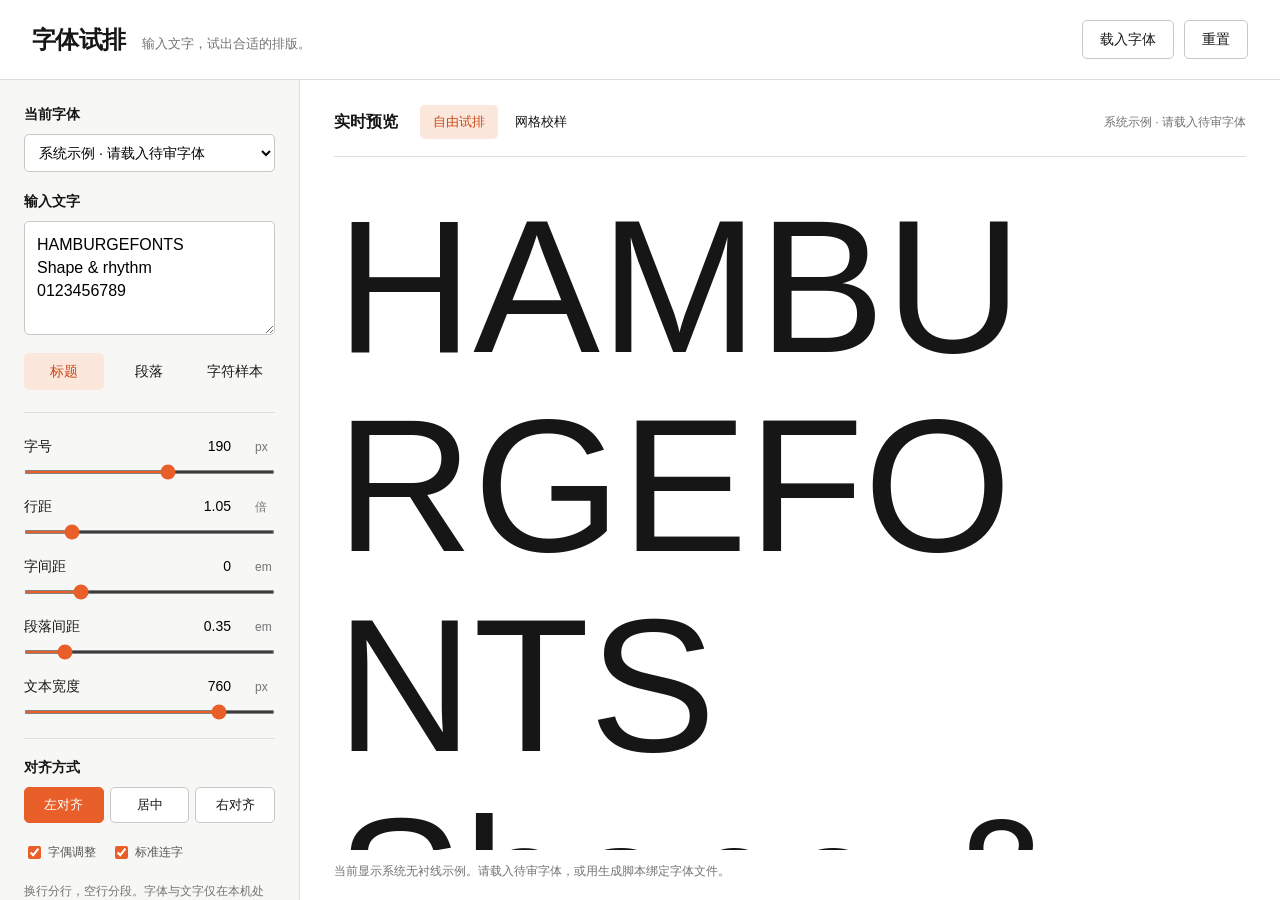
==== skills/hunter-front-design/assets/proof-tool/index.html @ c312281a "Add Hunter Front Design skill and offline font proofing tools" ====
<!doctype html>
<html lang="zh-CN">
<head>
<meta charset="utf-8">
<meta name="viewport" content="width=device-width,initial-scale=1">
<title>字体试排 · 本地字体工具</title>
<style>
:root{--ink:#161616;--muted:#737373;--line:#dededb;--panel:#f7f7f5;--accent:#e95f29;--radius:5px}
*{box-sizing:border-box}body{margin:0;background:#fff;color:var(--ink);font:14px/1.5 -apple-system,BlinkMacSystemFont,"PingFang SC",sans-serif}button,input,textarea,select{font:inherit}button,a,select{touch-action:manipulation}button,.button{cursor:pointer;border:1px solid #c8c8c5;border-radius:var(--radius);background:white;padding:8px 17px;color:var(--ink);text-decoration:none;text-align:center;font-weight:500}button:hover,.button:hover{background:#efefed}button:focus-visible,a:focus-visible,input:focus-visible,textarea:focus-visible,select:focus-visible{outline:3px solid #ed602c70;outline-offset:3px}.primary{background:var(--ink);color:white;border-color:var(--ink)}.primary:hover{background:#333}.header{height:80px;display:flex;align-items:center;justify-content:space-between;padding:0 32px;border-bottom:1px solid var(--line);gap:20px}.brand{display:flex;align-items:baseline;gap:17px}.brand h1{font-size:24px;letter-spacing:-.03em;margin:0}.brand span{color:var(--muted);font-size:13px}.actions{display:flex;gap:10px}.layout{display:grid;grid-template-columns:300px minmax(0,1fr);min-height:calc(100vh - 80px)}.sidebar{padding:24px;background:var(--panel);border-right:1px solid var(--line)}.field-label{font-weight:600;display:block;margin-bottom:9px}.font-choice{width:100%;border:1px solid #c7c7c4;border-radius:var(--radius);background:white;padding:9px 10px;margin-bottom:19px}.entry{width:100%;height:114px;min-height:70px;resize:vertical;border:1px solid #c7c7c4;border-radius:var(--radius);padding:11px 12px;font-size:16px;line-height:1.45;background:white}.presets{display:flex;gap:5px;margin:12px 0 22px}.presets button{flex:1;border-color:transparent;padding:7px 4px;background:transparent}.presets button[aria-pressed=true]{background:#fce7dc;color:#ca4816}.controls{border-top:1px solid var(--line);padding-top:20px}.control{margin-bottom:19px}.control-head{display:flex;align-items:center;justify-content:space-between;gap:10px;margin-bottom:10px}.control-head label{font-weight:500}.number-wrap{display:flex;align-items:center;gap:4px;font-variant-numeric:tabular-nums}.number-wrap input{width:62px;padding:2px 4px;text-align:right;border:1px solid transparent;background:transparent;border-radius:3px;font-variant-numeric:tabular-nums}.number-wrap input:hover,.number-wrap input:focus{border-color:#c7c7c4;background:#fff}.number-wrap span{font-size:12px;color:var(--muted);min-width:20px}.range{display:block;width:100%;height:4px;margin:0;accent-color:var(--accent);cursor:pointer}.alignment{border-top:1px solid var(--line);padding-top:18px;margin-top:24px}.alignment .buttons{display:flex;gap:6px}.alignment button{flex:1;font-size:13px;padding:7px 5px}.alignment button[aria-pressed=true]{background:var(--accent);border-color:var(--accent);color:white}.features{display:flex;flex-wrap:wrap;gap:8px 15px;margin-top:20px;color:#555;font-size:12px}.features label{display:flex;align-items:center;gap:4px}.features input{accent-color:var(--accent)}.privacy{font-size:12px;color:var(--muted);margin:20px 0 0}.main{padding:25px 34px 40px;min-width:0;display:flex;flex-direction:column}.preview-top{display:flex;justify-content:space-between;align-items:center;gap:16px;padding-bottom:17px;border-bottom:1px solid var(--line)}.preview-top h2{font-size:16px;margin:0;font-weight:600}.preview-top span{font-size:12px;color:var(--muted);overflow:hidden;text-overflow:ellipsis;white-space:nowrap}.canvas{padding-top:30px;min-height:570px;flex:1;overflow:auto}.typeset{font-family:sans-serif;font-weight:400;font-synthesis:none;font-kerning:normal;overflow-wrap:anywhere;max-width:100%;padding:0 2px;box-sizing:border-box}.typeset p{margin:0;white-space:pre-wrap;min-height:1em}.typeset p+p{margin-top:var(--paragraph)}.empty{font:16px/1.7 -apple-system,BlinkMacSystemFont,sans-serif;color:#aaa}.status{font-size:12px;color:var(--muted);margin-top:26px;max-width:760px}.status.error{color:#ad3116}#font-file{display:none}
@media(max-width:850px){.header{padding:16px 20px;height:auto;min-height:80px;align-items:flex-start;flex-wrap:wrap}.brand span{display:none}.actions{gap:7px}.actions button,.actions a{padding:7px 12px;font-size:13px}.layout{grid-template-columns:260px minmax(0,1fr)}.sidebar{padding:20px}.main{padding:22px}.canvas{min-height:480px}}
@media(max-width:620px){.header{gap:12px}.brand h1{font-size:21px}.layout{display:flex;flex-direction:column}.sidebar{border-right:0;border-bottom:1px solid var(--line);display:grid;grid-template-columns:1fr 1fr;gap:0 20px}.input-section,.controls,.alignment,.features,.privacy{grid-column:1/-1}.input-section{display:grid;grid-template-columns:1fr 1fr;gap:0 14px}.input-section .font-label,.font-choice{grid-column:1/-1}.entry,.presets{grid-column:1/-1}.controls{display:grid;grid-template-columns:1fr 1fr;column-gap:24px}.control:last-child{grid-column:1/-1}.alignment{margin-top:4px}.privacy{margin-top:12px}.main{padding:22px 20px}.canvas{min-height:360px;padding-top:22px}.status{line-height:1.7}}
@media(prefers-reduced-motion:reduce){*{scroll-behavior:auto}}
</style>
<link rel="stylesheet" href="./grid.css">
</head>
<body>
<header class="header"><div class="brand"><h1>字体试排</h1><span>输入文字，试出合适的排版。</span></div><div class="actions"><button id="import-button" type="button">载入字体</button><button id="reset" type="button">重置</button><a id="download" class="button primary" hidden>下载字体</a></div></header>
<input id="font-file" type="file" accept=".ttf,.otf,.woff,.woff2" aria-label="载入本地字体">
<div class="layout">
<aside class="sidebar" aria-label="排版设置">
<div class="input-section"><label class="field-label font-label" for="font-select">当前字体</label><select id="font-select" class="font-choice"></select><label class="field-label" for="text-input">输入文字</label><textarea id="text-input" class="entry" spellcheck="false" aria-describedby="paragraph-help">HAMBURGEFONTS
Shape & rhythm
0123456789</textarea><div class="presets" aria-label="示例文字"><button type="button" data-preset="title" aria-pressed="true">标题</button><button type="button" data-preset="paragraph" aria-pressed="false">段落</button><button type="button" data-preset="characters" aria-pressed="false">字符样本</button></div></div>
<p class="grid-hint" id="grid-hint" hidden>字号控制校样放大。行距、字间距与段落设置在「自由试排」中调整。</p>
<div class="controls" id="controls"></div>
<div class="alignment"><span class="field-label">对齐方式</span><div class="buttons" role="group" aria-label="对齐方式"><button type="button" data-align="left" aria-pressed="true">左对齐</button><button type="button" data-align="center" aria-pressed="false">居中</button><button type="button" data-align="right" aria-pressed="false">右对齐</button></div></div>
<div class="features"><label><input type="checkbox" id="kerning" checked>字偶调整</label><label><input type="checkbox" id="ligatures" checked>标准连字</label></div>
<p class="privacy" id="paragraph-help">换行分行，空行分段。字体与文字仅在本机处理。</p>
</aside>
<main class="main"><div class="preview-top"><div class="preview-heading"><h2>实时预览</h2><div class="view-buttons" role="group" aria-label="预览模式"><button type="button" data-view="typeset" aria-pressed="true">自由试排</button><button type="button" data-view="grid" aria-pressed="false">网格校样</button></div></div><span id="font-name">等待载入字体</span></div>
<section class="grid-settings" id="grid-settings" aria-label="网格设置" hidden>
<div class="grid-fields" id="grid-fields"></div>
<div class="grid-options"><label><input type="checkbox" id="grid-visible" checked>显示网格</label><label><input type="checkbox" id="guides-visible" checked>参考线</label><label><input type="checkbox" id="bounds-visible" checked>字框与边距</label></div>
<div class="grid-legend"><span class="baseline-key">基线</span><span>字高参考线</span><span class="bounds-key">字面框 / 占位边界</span></div>
<p class="grid-note" id="grid-source"></p>
<p class="grid-note">网格以字原点对齐，每 4 格一条主线。所有字保持同一比例，字宽与边距为浏览器实测值。按输入顺序去重、跳过空白，单字不应用字偶或连字。</p>
</section>
<div class="canvas" id="canvas"><div class="typeset" id="preview" aria-label="文字排版预览"></div><div class="glyph-board" id="glyph-board" aria-label="逐字网格校样" hidden></div></div><p id="status" class="status" role="status">正在载入字体…</p></main>
</div>
<script src="./font-config.js"></script>
<script>
'use strict';
const config = window.FONT_PROOF_CONFIG;
const $=s=>document.querySelector(s);
const mobile=window.innerWidth<621;
const defaults={size:mobile?72:190,line:1.05,tracking:0,paragraph:.35,width:mobile?330:760};
const state={...defaults,align:'left'};
const controlSpecs=[['size','字号',12,320,1,'px'],['line','行距',.75,2.5,.05,'倍'],['tracking','字间距',-.08,.3,.005,'em'],['paragraph','段落间距',0,2.5,.05,'em'],['width','文本宽度',220,1600,1,'px']];
const fonts=new Map([['sans-serif',{label:'系统示例 · 请载入待审字体',loaded:true,note:'当前显示系统无衬线示例。请载入待审字体，或用生成脚本绑定字体文件。'}]]);
if(config)fonts.set('ProofFont',{...config,label:config.family+' / '+config.style+' · '+config.version,url:'./'+config.file+'?v='+config.sha256.slice(0,12),coverage:new Set(config.codepoints),loaded:false,note:'当前项目字体。未覆盖的文字可能使用系统回退；字偶与连字开关仅调用字体已有特性。'});
for(const [family,font]of fonts)$('#font-select').add(new Option(font.label,family));
$('#font-select').value=config?'ProofFont':'sans-serif';
const presets={title:'HAMBURGEFONTS\nShape & rhythm\n0123456789',paragraph:'Good type gives words a voice.\nA strong headline sets the tone.\n\nShape, rhythm and space work together. Every letter carries weight; every pause creates room to read.\n\nMake room for bold ideas.',characters:'ABCDEFGHIJKLMNOPQRSTUVWXYZ\nabcdefghijklmnopqrstuvwxyz\n0123456789\n\n!? . , : ; “ ” ‘ ’ ( ) [ ] { }\n@ # & % + − × ÷ = / \\ _\n$ € £ ¥ © ® ™ ° … —\n\nÀ Á Â Ã Ä Å Æ Ç È É Ê Ë\nÌ Í Î Ï Ð Ñ Ò Ó Ô Õ Ö Ø\nÙ Ú Û Ü Ý Þ ß æ œ'};
let importSequence=0;
for(const [key,label,min,max,step,unit] of controlSpecs){
  const control=document.createElement('div');control.className='control';
  control.innerHTML=`<div class="control-head"><label for="${key}-range">${label}</label><div class="number-wrap"><input id="${key}-number" type="number" min="${min}" max="${max}" step="${step}" aria-label="${label}数值"><span>${unit}</span></div></div><input class="range" id="${key}-range" type="range" min="${min}" max="${max}" step="${step}" aria-label="${label}">`;
  $('#controls').append(control);
  for(const suffix of ['range','number']){
    const input=$(`#${key}-${suffix}`);input.value=state[key];
    input.addEventListener('input',()=>{if(input.value==='')return;const v=Number(input.value);if(!Number.isFinite(v))return;state[key]=Math.min(Number(input.max),Math.max(min,v));syncControl(key,input);applyStyle();});
    input.addEventListener('change',()=>syncControl(key));
  }
}
function syncControl(key,source){for(const suffix of ['range','number']){const el=$(`#${key}-${suffix}`);if(el!==source)el.value=Number(state[key].toFixed(3));}}
function applyStyle(){const p=$('#preview');p.style.fontSize=state.size+'px';p.style.lineHeight=state.line;p.style.letterSpacing=state.tracking+'em';p.style.setProperty('--paragraph',state.paragraph+'em');p.style.width=state.width+'px';p.style.textAlign=state.align;p.style.fontKerning=$('#kerning').checked?'normal':'none';p.style.fontVariantLigatures=$('#ligatures').checked?'normal':'none';window.fontGrid?.requestRender();}
function updateText(){
  const text=$('#text-input').value.replace(/\r\n?/g,'\n');const preview=$('#preview');preview.replaceChildren();window.fontGrid?.requestRender();
  if(!text){const span=document.createElement('span');span.className='empty';span.textContent='在左侧输入文字，实时查看排版。';preview.append(span);return;}
  for(const paragraph of text.split(/\n[\t ]*\n/)){const p=document.createElement('p');p.textContent=paragraph||'\u200b';preview.append(p);}
}
function status(text,error=false){$('#status').textContent=text;$('#status').classList.toggle('error',error);}
function selectFont(){const key=$('#font-select').value;const f=fonts.get(key);$('#preview').style.fontFamily=`"${key}", sans-serif`;$('#preview').style.visibility=f.loaded?'visible':'hidden';$('#font-name').textContent=f.label;$('#download').hidden=!f.url||!f.loaded;if(f.url){$('#download').href=f.url;$('#download').download=f.filename;}status(f.loaded?f.note:'正在载入项目字体…');window.fontGrid?.setFont();}
$('#text-input').addEventListener('input',()=>{updateText();document.querySelectorAll('[data-preset]').forEach(b=>b.setAttribute('aria-pressed','false'));});
document.querySelectorAll('[data-preset]').forEach(button=>button.addEventListener('click',()=>{const key=button.dataset.preset;$('#text-input').value=presets[key];if(!document.body.classList.contains('grid-mode'))state.size=key==='title'?defaults.size:key==='paragraph'?(mobile?36:56):(mobile?28:64);syncControl('size');document.querySelectorAll('[data-preset]').forEach(b=>b.setAttribute('aria-pressed',String(b===button)));applyStyle();updateText();}));
document.querySelectorAll('[data-align]').forEach(button=>button.addEventListener('click',()=>{state.align=button.dataset.align;document.querySelectorAll('[data-align]').forEach(b=>b.setAttribute('aria-pressed',String(b===button)));applyStyle();}));
for(const id of ['kerning','ligatures'])$('#'+id).addEventListener('change',applyStyle);
$('#reset').addEventListener('click',()=>{Object.assign(state,defaults,{align:'left',width:Math.min(defaults.width,Number($('#width-range').max))});for(const [key]of controlSpecs)syncControl(key);$('#text-input').value=presets.title;$('#kerning').checked=true;$('#ligatures').checked=true;document.querySelectorAll('[data-align]').forEach(b=>b.setAttribute('aria-pressed',String(b.dataset.align==='left')));document.querySelectorAll('[data-preset]').forEach(b=>b.setAttribute('aria-pressed',String(b.dataset.preset==='title')));window.fontGrid?.reset();applyStyle();updateText();});
$('#font-select').addEventListener('change',selectFont);
$('#import-button').addEventListener('click',()=>$('#font-file').click());
$('#font-file').addEventListener('change',async event=>{
  const file=event.target.files[0];event.target.value='';if(!file)return;const seq=++importSequence;
  if(!/\.(ttf|otf|woff2?)$/i.test(file.name)){status('请选择 TTF、OTF、WOFF 或 WOFF2 字体文件。',true);return;}
  status('正在载入 '+file.name+'…');
  try{
    const family='LocalFont'+seq;const face=new FontFace(family,await file.arrayBuffer());await face.load();if(seq!==importSequence)return;
    document.fonts.add(face);const url=URL.createObjectURL(file);
    fonts.set(family,{label:file.name,url,filename:file.name,loaded:true,note:'本地字体：'+file.name+'。缺字时浏览器会使用系统字体；仅支持字体内已有的字偶调整和连字。'});
    $('#font-select').add(new Option(file.name,family));$('#font-select').value=family;selectFont();
  }catch{if(seq===importSequence)status('无法载入这个字体文件，当前字体已保留。请检查文件是否完整。',true);}
});
new ResizeObserver(entries=>{const available=Math.max(220,Math.floor(entries[0].contentRect.width));for(const suffix of ['range','number'])$('#width-'+suffix).max=available;state.width=Math.min(state.width,available);syncControl('width');applyStyle();}).observe($('#canvas'));
window.addEventListener('pagehide',()=>{for(const f of fonts.values())if(f.url.startsWith('blob:'))URL.revokeObjectURL(f.url);});
applyStyle();updateText();
selectFont();
if(config){
  const font=fonts.get('ProofFont');const face=new FontFace('ProofFont',`url("${font.url}")`);document.fonts.add(face);
  face.load().then(()=>{font.loaded=true;if($('#font-select').value==='ProofFont')selectFont();}).catch(()=>{
    document.fonts.delete(face);if($('#font-select').value==='ProofFont'){$('#font-select').value='sans-serif';selectFont();status('项目字体加载失败。请保留 fonts 文件夹，或用“载入字体”选择文件。',true);}
  });
}
</script>
<script src="./grid.js"></script>
</body>
</html>
---- skills/hunter-front-design/assets/proof-tool/grid.css ----
[hidden]{display:none!important}
.preview-heading{display:flex;align-items:center;gap:22px;flex-wrap:wrap}
.view-buttons{display:flex;gap:4px}
.view-buttons button{font-size:13px;padding:6px 12px;border-color:transparent;background:transparent}
.view-buttons button[aria-pressed=true]{color:#ca4816;background:#fce7dc}
.grid-settings{padding:18px 0 16px;border-bottom:1px solid var(--line)}
.grid-fields{display:flex;flex-wrap:wrap;gap:12px 20px;align-items:end}
.grid-fields label{display:grid;gap:5px;font-size:12px;color:#555}
.grid-fields input{width:82px;padding:6px 8px;border:1px solid #c7c7c4;border-radius:var(--radius);background:white;font-variant-numeric:tabular-nums}
.grid-fields button{font-size:12px;padding:7px 12px}
.grid-options{display:flex;flex-wrap:wrap;gap:10px 18px;margin-top:14px;font-size:12px;color:#555}
.grid-options label{display:flex;align-items:center;gap:5px}
.grid-options input{accent-color:var(--accent)}
.grid-legend{display:flex;flex-wrap:wrap;gap:7px 18px;font-size:12px;color:#626b73;margin:13px 0 0}
.grid-legend span:before{content:'';display:inline-block;width:17px;margin-right:5px;vertical-align:middle;border-top:1px solid #5584a4}
.grid-legend .baseline-key:before{border-color:#dc6334}
.grid-legend .bounds-key:before{border-top-style:dashed;border-color:#87919b}
.grid-note{font-size:12px;color:var(--muted);line-height:1.7;margin:12px 0 0;max-width:880px}
.grid-hint{margin:0 0 18px;color:#8c481d;font-size:12px}
body.grid-mode .control:has(input:disabled),body.grid-mode .alignment,body.grid-mode .features{opacity:.45}
button:disabled,input:disabled{cursor:default}
.glyph-board{display:flex;flex-wrap:wrap;align-content:flex-start;align-items:flex-start;gap:20px 16px}
.glyph-cell{margin:0;flex:none}
.glyph-label{display:flex;align-items:baseline;justify-content:space-between;gap:8px;margin-bottom:8px;font-size:14px;font-weight:600;min-width:0}
.glyph-label span{font-size:11px;color:#858585;font-weight:400;font-variant-numeric:tabular-nums}
.glyph-cell svg{display:block;background:#fcfcfb;overflow:visible}
.glyph-metrics{font-size:11px;line-height:1.65;font-variant-numeric:tabular-nums;color:#626b73;margin-top:7px;white-space:nowrap}
.glyph-missing{font-size:12px;color:#a44e29;line-height:1.6;padding:16px 0}
.glyph-text{font-synthesis:none;font-kerning:none;font-variant-ligatures:none;fill:#161616}
.grid-layer{pointer-events:none}
.grid-guides line,.grid-bounds line,.grid-bounds rect{vector-effect:non-scaling-stroke;fill:none;stroke-width:1}
.grid-guides line{stroke:#5584a4;stroke-dasharray:4 3;opacity:.65}
.grid-guides .baseline{stroke:#dc6334;stroke-dasharray:none;opacity:.9}
.grid-bounds line{stroke:#87919b;stroke-dasharray:2 3;opacity:.75}
.grid-bounds rect{stroke:#87919b;stroke-dasharray:3 3;opacity:.5}
.hide-grid .grid-layer,.hide-guides .grid-guides,.hide-bounds .grid-bounds{display:none}
@media(min-width:621px){
  body{height:100dvh;overflow:hidden;display:grid;grid-template-rows:auto minmax(0,1fr)}
  .layout{min-height:0;overflow:hidden}
  .sidebar{min-height:0;overflow:auto;overscroll-behavior:contain}
  .main{min-height:0;overflow:hidden;padding-bottom:20px}
  .preview-top,.grid-settings{flex-shrink:0}
  .grid-settings{max-height:35dvh;overflow:auto}
  .canvas{min-height:0;overscroll-behavior:contain;scrollbar-gutter:stable}
  .status{margin:12px 0 0;flex-shrink:0}
}
@media(max-width:850px){.preview-top{align-items:flex-start;flex-wrap:wrap}.preview-heading{gap:10px}.grid-fields{gap:10px 14px}}
@media(max-width:620px){.grid-hint{grid-column:1/-1}.grid-fields{display:grid;grid-template-columns:repeat(3,minmax(0,1fr))}.grid-fields input{width:100%}.grid-fields button{grid-column:1/-1;justify-self:start}.glyph-board{gap:18px 10px}.grid-options{gap:10px}.preview-heading{width:100%;justify-content:space-between}.view-buttons button{padding:6px 9px}}
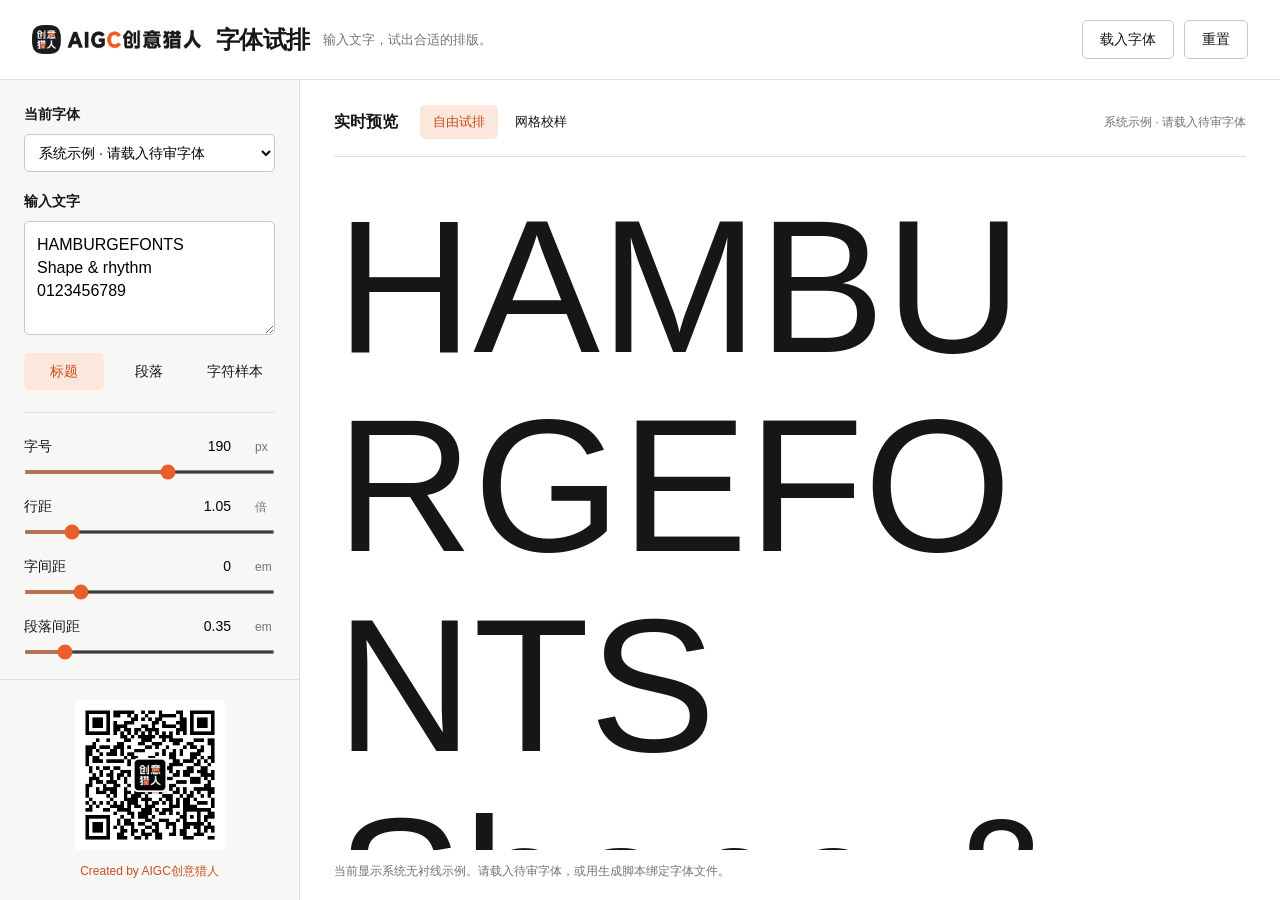
==== commit b3882246: "Add QR code and single-line creator credit to font proof tool" ====
--- a/skills/hunter-front-design/assets/proof-tool/index.html
+++ b/skills/hunter-front-design/assets/proof-tool/index.html
@@ -12,6 +12,7 @@
 @media(prefers-reduced-motion:reduce){*{scroll-behavior:auto}}
 </style>
 <link rel="stylesheet" href="./grid.css">
+<link rel="stylesheet" href="./brand.css">
 </head>
 <body>
 <header class="header"><div class="brand"><h1>字体试排</h1><span>输入文字，试出合适的排版。</span></div><div class="actions"><button id="import-button" type="button">载入字体</button><button id="reset" type="button">重置</button><a id="download" class="button primary" hidden>下载字体</a></div></header>
@@ -90,7 +91,7 @@
   }catch{if(seq===importSequence)status('无法载入这个字体文件，当前字体已保留。请检查文件是否完整。',true);}
 });
 new ResizeObserver(entries=>{const available=Math.max(220,Math.floor(entries[0].contentRect.width));for(const suffix of ['range','number'])$('#width-'+suffix).max=available;state.width=Math.min(state.width,available);syncControl('width');applyStyle();}).observe($('#canvas'));
-window.addEventListener('pagehide',()=>{for(const f of fonts.values())if(f.url.startsWith('blob:'))URL.revokeObjectURL(f.url);});
+window.addEventListener('pagehide',()=>{for(const f of fonts.values())if(f.url?.startsWith('blob:'))URL.revokeObjectURL(f.url);});
 applyStyle();updateText();
 selectFont();
 if(config){
@@ -101,5 +102,6 @@
 }
 </script>
 <script src="./grid.js"></script>
+<script src="./brand.js"></script>
 </body>
 </html>
--- a/skills/hunter-front-design/assets/proof-tool/brand.css
+++ b/skills/hunter-front-design/assets/proof-tool/brand.css
@@ -0,0 +1,10 @@
+.header .brand{align-items:center;gap:14px}
+.hunter-brand-logo{display:block;width:170px;height:auto;flex-shrink:0;object-fit:contain}
+.sidebar.with-attribution{display:flex;flex-direction:column;overflow:hidden;padding:0}
+.proof-controls{flex:1;min-height:0;overflow:auto;overscroll-behavior:contain;padding:24px}
+.proof-attribution{flex:none;padding:20px 24px;border-top:1px solid var(--line);background:var(--panel);text-align:center}
+.proof-qr{display:block;width:150px;height:150px;margin:auto;background:#fff}
+.proof-credit{margin:12px 0 0;color:#c74e20;font-size:12px;line-height:1.5}
+@media(max-width:850px){.proof-controls{padding:20px}}
+@media(max-width:700px){.header{padding-left:12px;padding-right:12px;gap:8px}.header .brand{gap:0;min-width:0}.header .brand h1,.header .brand span{display:none}.hunter-brand-logo{width:90px}.header .actions{gap:6px}.header .actions button,.header .actions a{font-size:11px;padding:8px}}
+@media(max-width:620px){.sidebar.with-attribution{gap:0}.proof-controls{flex:none;overflow:visible}.proof-attribution{order:-1;border-top:0;border-bottom:1px solid var(--line)}}
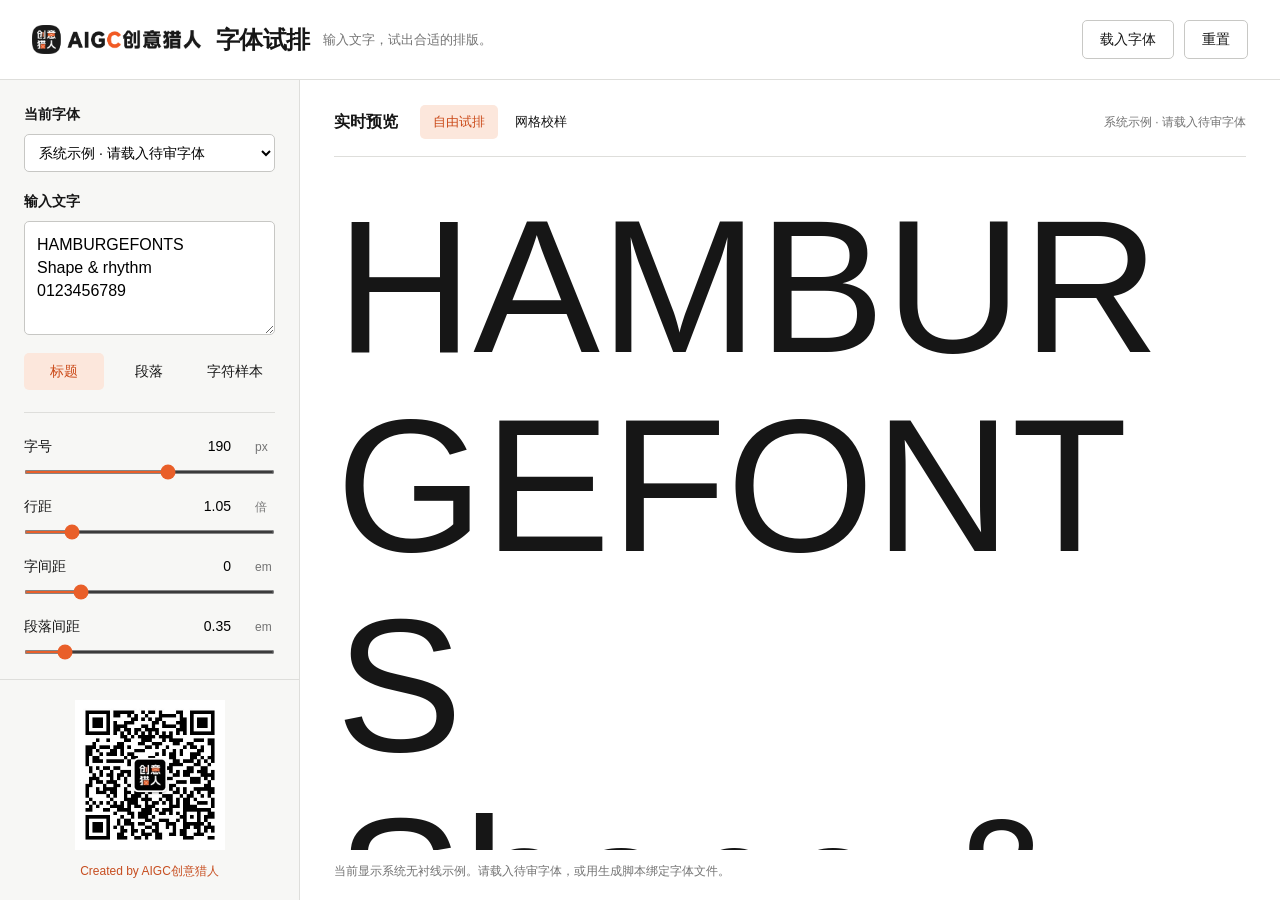
==== commit 603ab2d2: "Sync font spacing review and current proof tooling Make glyph-specific spacing review part of the de" ====
--- a/skills/hunter-front-design/assets/proof-tool/index.html
+++ b/skills/hunter-front-design/assets/proof-tool/index.html
@@ -44,8 +44,9 @@
 const config = window.FONT_PROOF_CONFIG;
 const $=s=>document.querySelector(s);
 const mobile=window.innerWidth<621;
-const defaults={size:mobile?72:190,line:1.05,tracking:0,paragraph:.35,width:mobile?330:760};
+const defaults={size:mobile?72:190,line:1.05,tracking:0,paragraph:.35,width:Math.max(220,Math.floor($('#canvas').clientWidth))};
 const state={...defaults,align:'left'};
+let requestedWidth=null;
 const controlSpecs=[['size','字号',12,320,1,'px'],['line','行距',.75,2.5,.05,'倍'],['tracking','字间距',-.08,.3,.005,'em'],['paragraph','段落间距',0,2.5,.05,'em'],['width','文本宽度',220,1600,1,'px']];
 const fonts=new Map([['sans-serif',{label:'系统示例 · 请载入待审字体',loaded:true,note:'当前显示系统无衬线示例。请载入待审字体，或用生成脚本绑定字体文件。'}]]);
 if(config)fonts.set('ProofFont',{...config,label:config.family+' / '+config.style+' · '+config.version,url:'./'+config.file+'?v='+config.sha256.slice(0,12),coverage:new Set(config.codepoints),loaded:false,note:'当前项目字体。未覆盖的文字可能使用系统回退；字偶与连字开关仅调用字体已有特性。'});
@@ -59,7 +60,7 @@
   $('#controls').append(control);
   for(const suffix of ['range','number']){
     const input=$(`#${key}-${suffix}`);input.value=state[key];
-    input.addEventListener('input',()=>{if(input.value==='')return;const v=Number(input.value);if(!Number.isFinite(v))return;state[key]=Math.min(Number(input.max),Math.max(min,v));syncControl(key,input);applyStyle();});
+    input.addEventListener('input',()=>{if(input.value==='')return;const v=Number(input.value);if(!Number.isFinite(v))return;state[key]=Math.min(Number(input.max),Math.max(min,v));if(key==='width')requestedWidth=state.width===Number(input.max)?null:state.width;syncControl(key,input);applyStyle();});
     input.addEventListener('change',()=>syncControl(key));
   }
 }
@@ -76,7 +77,7 @@
 document.querySelectorAll('[data-preset]').forEach(button=>button.addEventListener('click',()=>{const key=button.dataset.preset;$('#text-input').value=presets[key];if(!document.body.classList.contains('grid-mode'))state.size=key==='title'?defaults.size:key==='paragraph'?(mobile?36:56):(mobile?28:64);syncControl('size');document.querySelectorAll('[data-preset]').forEach(b=>b.setAttribute('aria-pressed',String(b===button)));applyStyle();updateText();}));
 document.querySelectorAll('[data-align]').forEach(button=>button.addEventListener('click',()=>{state.align=button.dataset.align;document.querySelectorAll('[data-align]').forEach(b=>b.setAttribute('aria-pressed',String(b===button)));applyStyle();}));
 for(const id of ['kerning','ligatures'])$('#'+id).addEventListener('change',applyStyle);
-$('#reset').addEventListener('click',()=>{Object.assign(state,defaults,{align:'left',width:Math.min(defaults.width,Number($('#width-range').max))});for(const [key]of controlSpecs)syncControl(key);$('#text-input').value=presets.title;$('#kerning').checked=true;$('#ligatures').checked=true;document.querySelectorAll('[data-align]').forEach(b=>b.setAttribute('aria-pressed',String(b.dataset.align==='left')));document.querySelectorAll('[data-preset]').forEach(b=>b.setAttribute('aria-pressed',String(b.dataset.preset==='title')));window.fontGrid?.reset();applyStyle();updateText();});
+$('#reset').addEventListener('click',()=>{requestedWidth=null;Object.assign(state,defaults,{align:'left',width:Number($('#width-range').max)});for(const [key]of controlSpecs)syncControl(key);$('#text-input').value=presets.title;$('#kerning').checked=true;$('#ligatures').checked=true;document.querySelectorAll('[data-align]').forEach(b=>b.setAttribute('aria-pressed',String(b.dataset.align==='left')));document.querySelectorAll('[data-preset]').forEach(b=>b.setAttribute('aria-pressed',String(b.dataset.preset==='title')));window.fontGrid?.reset();applyStyle();updateText();});
 $('#font-select').addEventListener('change',selectFont);
 $('#import-button').addEventListener('click',()=>$('#font-file').click());
 $('#font-file').addEventListener('change',async event=>{
@@ -90,7 +91,7 @@
     $('#font-select').add(new Option(file.name,family));$('#font-select').value=family;selectFont();
   }catch{if(seq===importSequence)status('无法载入这个字体文件，当前字体已保留。请检查文件是否完整。',true);}
 });
-new ResizeObserver(entries=>{const available=Math.max(220,Math.floor(entries[0].contentRect.width));for(const suffix of ['range','number'])$('#width-'+suffix).max=available;state.width=Math.min(state.width,available);syncControl('width');applyStyle();}).observe($('#canvas'));
+new ResizeObserver(entries=>{const available=Math.max(220,Math.floor(entries[0].contentRect.width));for(const suffix of ['range','number'])$('#width-'+suffix).max=available;state.width=Math.min(requestedWidth??available,available);syncControl('width');applyStyle();}).observe($('#canvas'));
 window.addEventListener('pagehide',()=>{for(const f of fonts.values())if(f.url?.startsWith('blob:'))URL.revokeObjectURL(f.url);});
 applyStyle();updateText();
 selectFont();
--- a/skills/hunter-front-design/assets/proof-tool/grid.css
+++ b/skills/hunter-front-design/assets/proof-tool/grid.css
@@ -23,7 +23,20 @@
 .glyph-cell{margin:0;flex:none}
 .glyph-label{display:flex;align-items:baseline;justify-content:space-between;gap:8px;margin-bottom:8px;font-size:14px;font-weight:600;min-width:0}
 .glyph-label span{font-size:11px;color:#858585;font-weight:400;font-variant-numeric:tabular-nums}
-.glyph-cell svg{display:block;background:#fcfcfb;overflow:visible}
+.glyph-cell svg,.glyph-zoom-stage svg{display:block;background:#fcfcfb;overflow:visible}
+.glyph-stage{position:relative}
+.glyph-zoom-trigger{position:absolute;right:8px;bottom:8px;display:grid;place-items:center;width:32px;height:32px;padding:0;border-radius:50%;background:#fff;border-color:#c8cecf;box-shadow:0 1px 4px #00000010}
+.glyph-zoom-trigger:before{content:"";width:18px;height:18px;background:url("data:image/svg+xml,%3Csvg xmlns='http://www.w3.org/2000/svg' viewBox='0 0 24 24' fill='none' stroke='%23161616' stroke-width='1.8' stroke-linecap='round'%3E%3Ccircle cx='10.5' cy='10.5' r='6.5'/%3E%3Cpath d='m15.5 15.5 4.5 4.5'/%3E%3C/svg%3E") center/contain no-repeat}
+.glyph-zoom-dialog{width:min(900px,calc(100vw - 24px));max-width:none;max-height:calc(100dvh - 24px);padding:18px;border:1px solid #c8cecf;border-radius:8px;overflow:hidden;box-shadow:0 18px 70px #0003;color:var(--ink);background:#fff}
+.glyph-zoom-dialog[open]{display:flex;flex-direction:column}
+.glyph-zoom-dialog::backdrop{background:#1116}
+.glyph-zoom-head{display:flex;align-items:center;justify-content:space-between;gap:16px;flex-shrink:0}
+.glyph-zoom-head h2{font-size:18px;margin:0}
+.glyph-zoom-head button{font-size:13px;padding:5px 12px}
+#glyph-zoom-help{font-size:12px;color:var(--muted);margin:8px 0 12px;flex-shrink:0}
+.glyph-zoom-stage{overflow:auto;max-height:70dvh;min-height:0;overscroll-behavior:contain}
+.glyph-zoom-stage svg{max-width:none;flex:none;margin-inline:auto}
+.glyph-zoom-metrics{flex-shrink:0}
 .glyph-metrics{font-size:11px;line-height:1.65;font-variant-numeric:tabular-nums;color:#626b73;margin-top:7px;white-space:nowrap}
 .glyph-missing{font-size:12px;color:#a44e29;line-height:1.6;padding:16px 0}
 .glyph-text{font-synthesis:none;font-kerning:none;font-variant-ligatures:none;fill:#161616}
